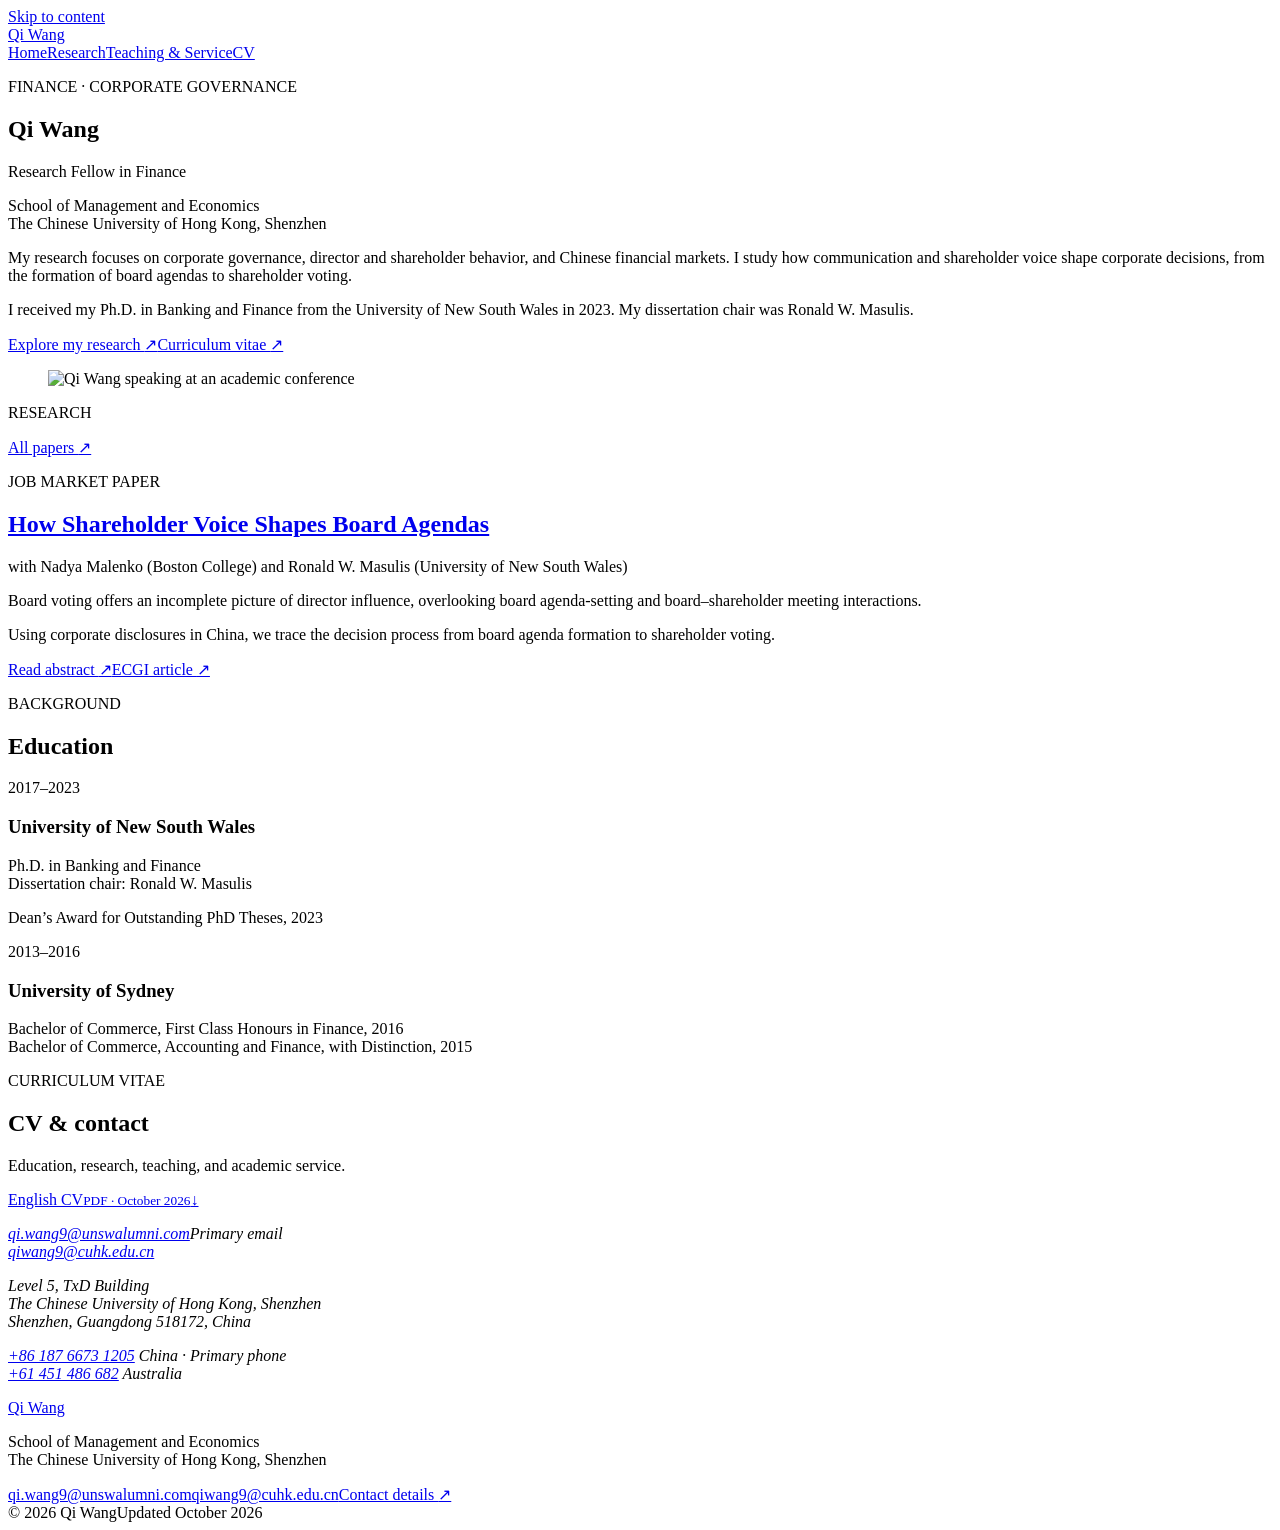
==== index.html @ f9135f5f "Publish academic website pages with the latest research abstracts" ====
<!doctype html>
<html lang="en"><head><meta charset="utf-8"><meta name="viewport" content="width=device-width, initial-scale=1"><title>Finance researcher | Qi Wang</title><meta name="description" content="Qi Wang is a finance researcher at The Chinese University of Hong Kong, Shenzhen. Research on corporate governance, directors, and shareholders."><meta name="theme-color" content="#742d37"><link rel="icon" href="assets/favicon.svg" type="image/svg+xml"><link rel="stylesheet" href="assets/styles.css"><script src="assets/site.js" defer></script></head>
<body><a class="skip" href="#main">Skip to content</a>
    <header class="site-header"><div class="nav-shell"><a class="wordmark" href="index.html" aria-label="Qi Wang, home">Qi Wang</a>
    <nav aria-label="Main navigation"><a href="index.html" aria-current="page">Home</a><a href="research.html">Research</a><a href="teaching.html">Teaching & Service</a><a href="index.html#cv">CV</a></nav></div></header><main id="main">
<section class="hero page-width" aria-labelledby="name"><div class="hero-copy"><p class="eyebrow">FINANCE · CORPORATE GOVERNANCE</p><h1 id="name">Qi Wang</h1><p class="hero-role">Research Fellow in Finance</p><p class="hero-affiliation">School of Management and Economics<br>The Chinese University of Hong Kong, Shenzhen</p><div class="bio"><p>My research focuses on corporate governance, director and shareholder behavior, and Chinese financial markets. I study how communication and shareholder voice shape corporate decisions, from the formation of board agendas to shareholder voting.</p><p>I received my Ph.D. in Banking and Finance from the University of New South Wales in 2023. My dissertation chair was Ronald W. Masulis.</p></div><div class="hero-actions"><a class="button" href="research.html">Explore my research <span aria-hidden="true">↗</span></a><a class="text-link" href="files/qi-wang-cv-en.pdf" target="_blank">Curriculum vitae <span aria-hidden="true">↗</span></a></div></div><figure class="hero-photo"><img src="assets/qi-wang.jpeg" width="1025" height="1023" alt="Qi Wang speaking at an academic conference" fetchpriority="high"></figure></section>
<section class="home-research page-width" aria-labelledby="featured-title"><div class="section-label"><p class="eyebrow">RESEARCH</p><a class="text-link" href="research.html">All papers <span aria-hidden="true">↗</span></a></div><div class="feature-grid"><div><p class="small-label">JOB MARKET PAPER</p><h2 id="featured-title"><a href="research.html#shareholder-voice">How Shareholder Voice Shapes Board Agendas</a></h2><p class="coauthors">with Nadya Malenko (Boston College) and Ronald W. Masulis (University of New South Wales)</p></div><div class="feature-copy"><p>Board voting offers an incomplete picture of director influence, overlooking board agenda-setting and board–shareholder meeting interactions.</p><p>Using corporate disclosures in China, we trace the decision process from board agenda formation to shareholder voting.</p><div class="inline-links"><a class="text-link" href="research.html#shareholder-voice">Read abstract <span aria-hidden="true">↗</span></a><a class="text-link" href="https://www.ecgi.global/publications/blog/how-shareholder-voice-shapes-board-agendas" target="_blank" rel="noopener">ECGI article <span aria-hidden="true">↗</span></a></div></div></div></section>
<section class="profile-band"><div class="page-width profile-grid"><div><p class="eyebrow">BACKGROUND</p><h2>Education</h2><div class="education-item"><span class="date">2017–2023</span><h3>University of New South Wales</h3><p>Ph.D. in Banking and Finance<br>Dissertation chair: Ronald W. Masulis</p><p class="distinction">Dean’s Award for Outstanding PhD Theses, 2023</p></div><div class="education-item"><span class="date">2013–2016</span><h3>University of Sydney</h3><p>Bachelor of Commerce, First Class Honours in Finance, 2016<br>Bachelor of Commerce, Accounting and Finance, with Distinction, 2015</p></div></div><div id="cv" class="cv-block"><p class="eyebrow">CURRICULUM VITAE</p><h2>CV & contact</h2><p>Education, research, teaching, and academic service.</p><div class="cv-downloads"><a href="files/qi-wang-cv-en.pdf" target="_blank"><span>English CV<small>PDF · October 2026</small></span><span aria-hidden="true">↓</span></a></div><address id="contact"><p><a href="mailto:qi.wang9@unswalumni.com">qi.wang9@unswalumni.com</a><span class="contact-label">Primary email</span><br><a href="mailto:qiwang9@cuhk.edu.cn">qiwang9@cuhk.edu.cn</a></p><p>Level 5, TxD Building<br>The Chinese University of Hong Kong, Shenzhen<br>Shenzhen, Guangdong 518172, China</p><p><a href="tel:+8618766731205">+86 187 6673 1205</a> <span class="contact-label">China · Primary phone</span><br><a href="tel:+61451486682">+61 451 486 682</a> <span class="contact-label">Australia</span></p></address></div></div></section></main><footer class="site-footer"><div class="footer-top"><div><a class="footer-name" href="index.html">Qi Wang</a><p>School of Management and Economics<br>The Chinese University of Hong Kong, Shenzhen</p></div><div class="footer-contact"><a href="mailto:qi.wang9@unswalumni.com">qi.wang9@unswalumni.com</a><a href="mailto:qiwang9@cuhk.edu.cn">qiwang9@cuhk.edu.cn</a><a href="index.html#contact">Contact details <span aria-hidden="true">↗</span></a></div></div><div class="footer-bottom"><span>© 2026 Qi Wang</span><span>Updated October 2026</span></div></footer></body></html>
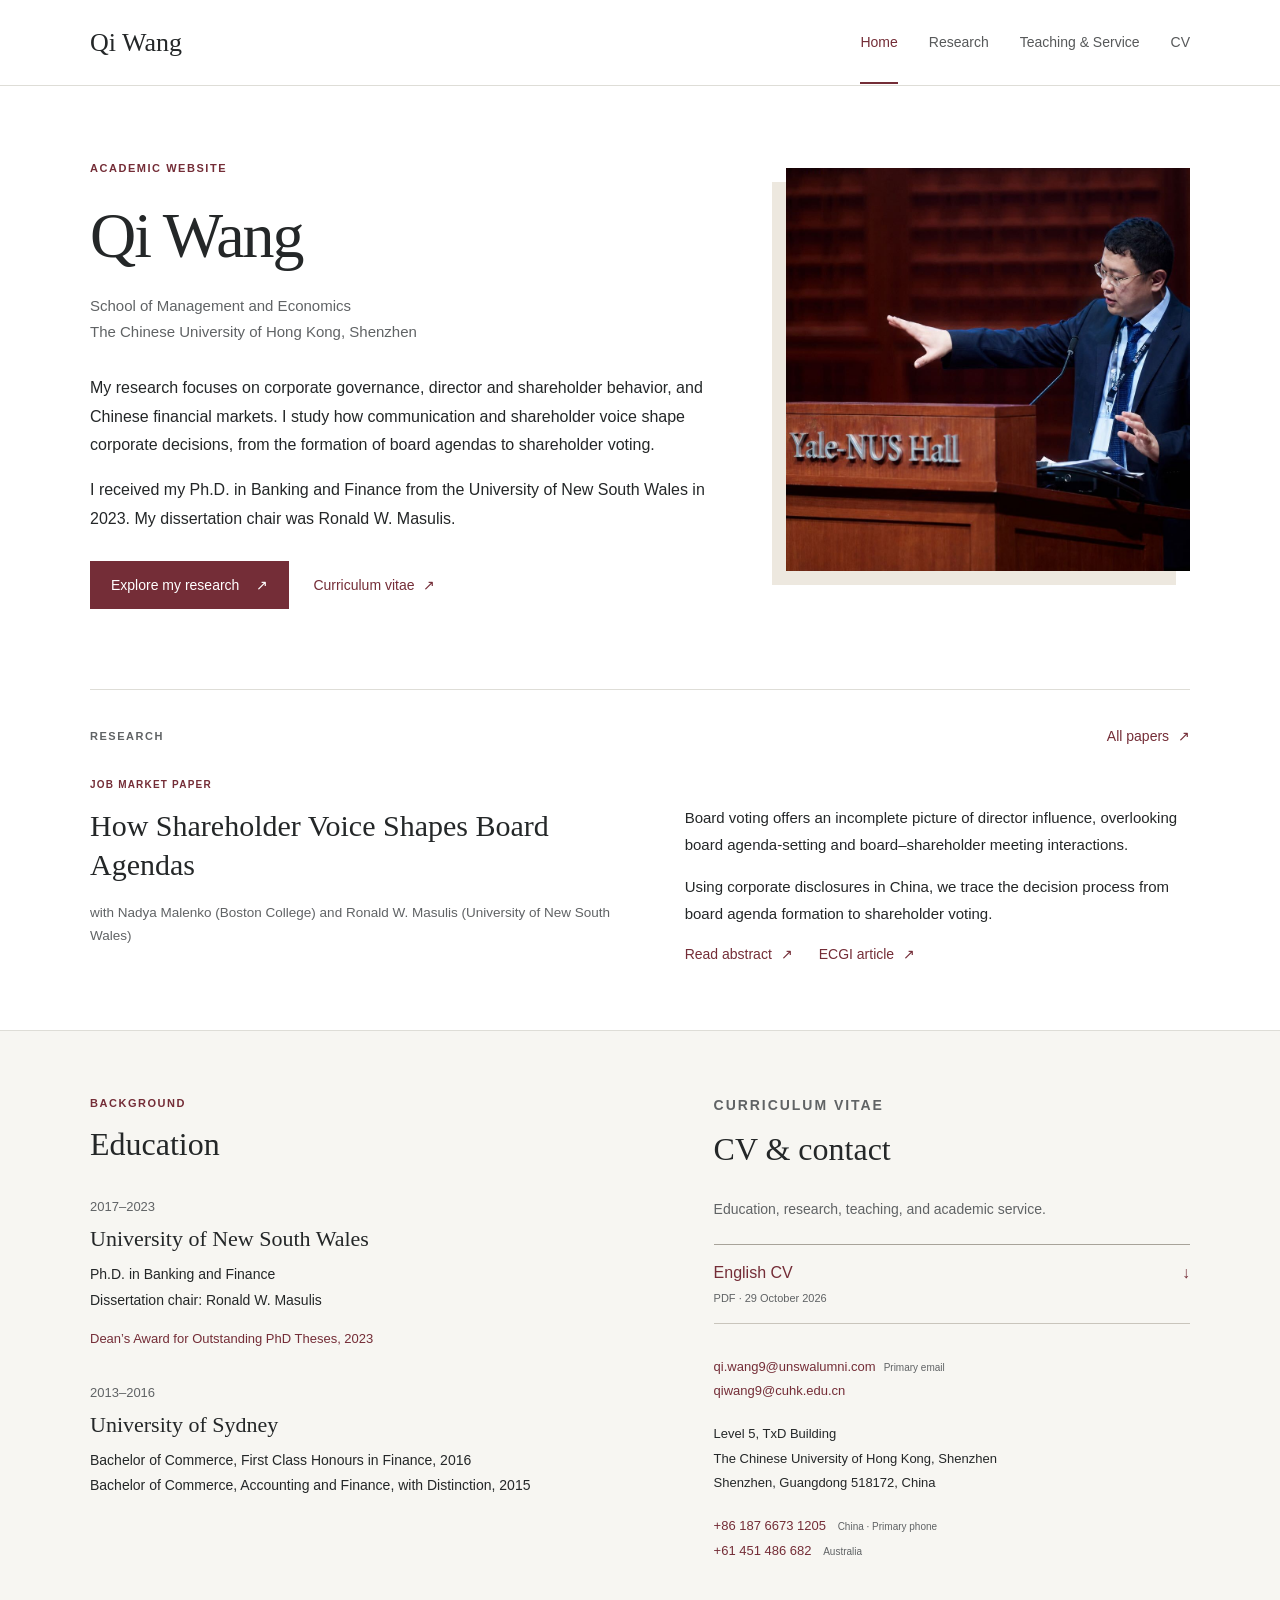
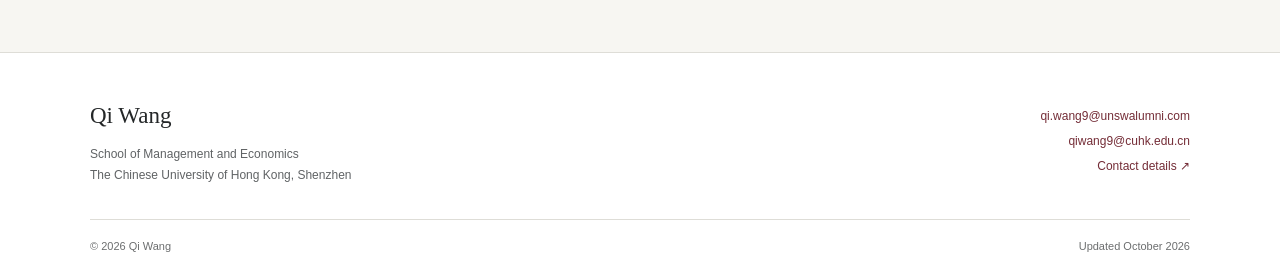
==== commit 87a0f675: "Update academic homepage, trading paper, CV and search metadata" ====
--- a/index.html
+++ b/index.html
@@ -1,8 +1,8 @@
 <!doctype html>
-<html lang="en"><head><meta charset="utf-8"><meta name="viewport" content="width=device-width, initial-scale=1"><title>Finance researcher | Qi Wang</title><meta name="description" content="Qi Wang is a finance researcher at The Chinese University of Hong Kong, Shenzhen. Research on corporate governance, directors, and shareholders."><meta name="theme-color" content="#742d37"><link rel="icon" href="assets/favicon.svg" type="image/svg+xml"><link rel="stylesheet" href="assets/styles.css"><script src="assets/site.js" defer></script></head>
+<html lang="en"><head><meta charset="utf-8"><meta name="viewport" content="width=device-width, initial-scale=1"><title>Qi Wang | Academic Website</title><meta name="description" content="Academic website of Qi Wang at The Chinese University of Hong Kong, Shenzhen. Research, working papers, teaching, and curriculum vitae."><meta name="theme-color" content="#742d37"><link rel="icon" href="assets/favicon.svg" type="image/svg+xml"><link rel="stylesheet" href="assets/styles.css"><script src="assets/site.js" defer></script><link rel="canonical" href="https://qiwang9.github.io/"><meta name="robots" content="index, follow"><meta name="author" content="Qi Wang"><meta property="og:site_name" content="Qi Wang"><meta property="og:type" content="website"><meta property="og:title" content="Qi Wang | Academic Website"><meta property="og:description" content="Academic website of Qi Wang at The Chinese University of Hong Kong, Shenzhen. Research, working papers, teaching, and curriculum vitae."><meta property="og:url" content="https://qiwang9.github.io/"><meta property="og:image" content="https://qiwang9.github.io/assets/qi-wang.jpeg"><script type="application/ld+json">{"@context":"https://schema.org","@graph":[{"@type":"WebSite","@id":"https://qiwang9.github.io/#website","name":"Qi Wang","alternateName":"Qi Wang Academic Website","url":"https://qiwang9.github.io/","publisher":{"@id":"https://qiwang9.github.io/#person"}},{"@type":"Person","@id":"https://qiwang9.github.io/#person","name":"Qi Wang","url":"https://qiwang9.github.io/","image":"https://qiwang9.github.io/assets/qi-wang.jpeg","affiliation":{"@type":"CollegeOrUniversity","name":"The Chinese University of Hong Kong, Shenzhen"}}]}</script></head>
 <body><a class="skip" href="#main">Skip to content</a>
     <header class="site-header"><div class="nav-shell"><a class="wordmark" href="index.html" aria-label="Qi Wang, home">Qi Wang</a>
     <nav aria-label="Main navigation"><a href="index.html" aria-current="page">Home</a><a href="research.html">Research</a><a href="teaching.html">Teaching & Service</a><a href="index.html#cv">CV</a></nav></div></header><main id="main">
-<section class="hero page-width" aria-labelledby="name"><div class="hero-copy"><p class="eyebrow">FINANCE · CORPORATE GOVERNANCE</p><h1 id="name">Qi Wang</h1><p class="hero-role">Research Fellow in Finance</p><p class="hero-affiliation">School of Management and Economics<br>The Chinese University of Hong Kong, Shenzhen</p><div class="bio"><p>My research focuses on corporate governance, director and shareholder behavior, and Chinese financial markets. I study how communication and shareholder voice shape corporate decisions, from the formation of board agendas to shareholder voting.</p><p>I received my Ph.D. in Banking and Finance from the University of New South Wales in 2023. My dissertation chair was Ronald W. Masulis.</p></div><div class="hero-actions"><a class="button" href="research.html">Explore my research <span aria-hidden="true">↗</span></a><a class="text-link" href="files/qi-wang-cv-en.pdf" target="_blank">Curriculum vitae <span aria-hidden="true">↗</span></a></div></div><figure class="hero-photo"><img src="assets/qi-wang.jpeg" width="1025" height="1023" alt="Qi Wang speaking at an academic conference" fetchpriority="high"></figure></section>
+<section class="hero page-width" aria-labelledby="name"><div class="hero-copy"><p class="eyebrow">ACADEMIC WEBSITE</p><h1 id="name">Qi Wang</h1><p class="hero-affiliation">School of Management and Economics<br>The Chinese University of Hong Kong, Shenzhen</p><div class="bio"><p>My research focuses on corporate governance, director and shareholder behavior, and Chinese financial markets. I study how communication and shareholder voice shape corporate decisions, from the formation of board agendas to shareholder voting.</p><p>I received my Ph.D. in Banking and Finance from the University of New South Wales in 2023. My dissertation chair was Ronald W. Masulis.</p></div><div class="hero-actions"><a class="button" href="research.html">Explore my research <span aria-hidden="true">↗</span></a><a class="text-link" href="files/qi-wang-cv-en.pdf" target="_blank">Curriculum vitae <span aria-hidden="true">↗</span></a></div></div><figure class="hero-photo"><img src="assets/qi-wang.jpeg" width="1025" height="1023" alt="Qi Wang speaking at an academic conference" fetchpriority="high"></figure></section>
 <section class="home-research page-width" aria-labelledby="featured-title"><div class="section-label"><p class="eyebrow">RESEARCH</p><a class="text-link" href="research.html">All papers <span aria-hidden="true">↗</span></a></div><div class="feature-grid"><div><p class="small-label">JOB MARKET PAPER</p><h2 id="featured-title"><a href="research.html#shareholder-voice">How Shareholder Voice Shapes Board Agendas</a></h2><p class="coauthors">with Nadya Malenko (Boston College) and Ronald W. Masulis (University of New South Wales)</p></div><div class="feature-copy"><p>Board voting offers an incomplete picture of director influence, overlooking board agenda-setting and board–shareholder meeting interactions.</p><p>Using corporate disclosures in China, we trace the decision process from board agenda formation to shareholder voting.</p><div class="inline-links"><a class="text-link" href="research.html#shareholder-voice">Read abstract <span aria-hidden="true">↗</span></a><a class="text-link" href="https://www.ecgi.global/publications/blog/how-shareholder-voice-shapes-board-agendas" target="_blank" rel="noopener">ECGI article <span aria-hidden="true">↗</span></a></div></div></div></section>
-<section class="profile-band"><div class="page-width profile-grid"><div><p class="eyebrow">BACKGROUND</p><h2>Education</h2><div class="education-item"><span class="date">2017–2023</span><h3>University of New South Wales</h3><p>Ph.D. in Banking and Finance<br>Dissertation chair: Ronald W. Masulis</p><p class="distinction">Dean’s Award for Outstanding PhD Theses, 2023</p></div><div class="education-item"><span class="date">2013–2016</span><h3>University of Sydney</h3><p>Bachelor of Commerce, First Class Honours in Finance, 2016<br>Bachelor of Commerce, Accounting and Finance, with Distinction, 2015</p></div></div><div id="cv" class="cv-block"><p class="eyebrow">CURRICULUM VITAE</p><h2>CV & contact</h2><p>Education, research, teaching, and academic service.</p><div class="cv-downloads"><a href="files/qi-wang-cv-en.pdf" target="_blank"><span>English CV<small>PDF · October 2026</small></span><span aria-hidden="true">↓</span></a></div><address id="contact"><p><a href="mailto:qi.wang9@unswalumni.com">qi.wang9@unswalumni.com</a><span class="contact-label">Primary email</span><br><a href="mailto:qiwang9@cuhk.edu.cn">qiwang9@cuhk.edu.cn</a></p><p>Level 5, TxD Building<br>The Chinese University of Hong Kong, Shenzhen<br>Shenzhen, Guangdong 518172, China</p><p><a href="tel:+8618766731205">+86 187 6673 1205</a> <span class="contact-label">China · Primary phone</span><br><a href="tel:+61451486682">+61 451 486 682</a> <span class="contact-label">Australia</span></p></address></div></div></section></main><footer class="site-footer"><div class="footer-top"><div><a class="footer-name" href="index.html">Qi Wang</a><p>School of Management and Economics<br>The Chinese University of Hong Kong, Shenzhen</p></div><div class="footer-contact"><a href="mailto:qi.wang9@unswalumni.com">qi.wang9@unswalumni.com</a><a href="mailto:qiwang9@cuhk.edu.cn">qiwang9@cuhk.edu.cn</a><a href="index.html#contact">Contact details <span aria-hidden="true">↗</span></a></div></div><div class="footer-bottom"><span>© 2026 Qi Wang</span><span>Updated October 2026</span></div></footer></body></html>+<section class="profile-band"><div class="page-width profile-grid"><div><p class="eyebrow">BACKGROUND</p><h2>Education</h2><div class="education-item"><span class="date">2017–2023</span><h3>University of New South Wales</h3><p>Ph.D. in Banking and Finance<br>Dissertation chair: Ronald W. Masulis</p><p class="distinction">Dean’s Award for Outstanding PhD Theses, 2023</p></div><div class="education-item"><span class="date">2013–2016</span><h3>University of Sydney</h3><p>Bachelor of Commerce, First Class Honours in Finance, 2016<br>Bachelor of Commerce, Accounting and Finance, with Distinction, 2015</p></div></div><div id="cv" class="cv-block"><p class="eyebrow">CURRICULUM VITAE</p><h2>CV & contact</h2><p>Education, research, teaching, and academic service.</p><div class="cv-downloads"><a href="files/qi-wang-cv-en.pdf" target="_blank"><span>English CV<small>PDF · 29 October 2026</small></span><span aria-hidden="true">↓</span></a></div><address id="contact"><p><a href="mailto:qi.wang9@unswalumni.com">qi.wang9@unswalumni.com</a><span class="contact-label">Primary email</span><br><a href="mailto:qiwang9@cuhk.edu.cn">qiwang9@cuhk.edu.cn</a></p><p>Level 5, TxD Building<br>The Chinese University of Hong Kong, Shenzhen<br>Shenzhen, Guangdong 518172, China</p><p><a href="tel:+8618766731205">+86 187 6673 1205</a> <span class="contact-label">China · Primary phone</span><br><a href="tel:+61451486682">+61 451 486 682</a> <span class="contact-label">Australia</span></p></address></div></div></section></main><footer class="site-footer"><div class="footer-top"><div><a class="footer-name" href="index.html">Qi Wang</a><p>School of Management and Economics<br>The Chinese University of Hong Kong, Shenzhen</p></div><div class="footer-contact"><a href="mailto:qi.wang9@unswalumni.com">qi.wang9@unswalumni.com</a><a href="mailto:qiwang9@cuhk.edu.cn">qiwang9@cuhk.edu.cn</a><a href="index.html#contact">Contact details <span aria-hidden="true">↗</span></a></div></div><div class="footer-bottom"><span>© 2026 Qi Wang</span><span>Updated October 2026</span></div></footer></body></html>
--- a/assets/styles.css
+++ b/assets/styles.css
@@ -0,0 +1,7 @@
+:root{--ink:#242728;--muted:#606365;--accent:#742d37;--accent-dark:#542129;--paper:#fff;--soft:#f7f6f2;--line:#deddd7;--serif:Georgia,'Times New Roman',serif;--sans:-apple-system,BlinkMacSystemFont,'Segoe UI',Arial,sans-serif}
+*{box-sizing:border-box}html{scroll-behavior:smooth;scroll-padding-top:110px}body{margin:0;color:var(--ink);background:var(--paper);font-family:var(--sans);font-size:16px;line-height:1.75;-webkit-font-smoothing:antialiased}a{color:var(--accent);text-decoration:none;text-underline-offset:4px}a:hover{text-decoration:underline}a:focus-visible,button:focus-visible,summary:focus-visible{outline:3px solid #bd8c50;outline-offset:5px}p{margin:0 0 1em}h1,h2,h3{font-family:var(--serif);font-weight:400;line-height:1.23;margin:0 0 .6em;color:var(--ink)}h2{font-size:32px}h3{font-size:23px}button{font:inherit}img{max-width:100%;display:block}.page-width,.nav-shell,.site-footer{width:min(1100px,calc(100% - 96px));margin:auto}.skip{position:absolute;top:-100px;left:16px;background:#fff;padding:10px 20px;z-index:99}.skip:focus{top:10px}.site-header{position:sticky;top:0;z-index:10;background:rgba(255,255,255,.97);border-bottom:1px solid var(--line)}.nav-shell{min-height:85px;display:flex;align-items:center;justify-content:space-between;gap:25px}.wordmark{font-family:var(--serif);font-size:26px;color:var(--ink);white-space:nowrap}.wordmark span{font-family:var(--sans);font-size:15px;font-weight:400;letter-spacing:.18em;margin-left:15px;color:#737574}.wordmark:hover{text-decoration:none}nav{display:flex;align-items:center;gap:31px}nav a{font-size:14px;color:#57595a;white-space:nowrap}nav a[aria-current=page]{color:var(--accent);border-bottom:2px solid var(--accent);padding:29px 0 27px}.hero{padding-top:74px;padding-bottom:80px;display:grid;grid-template-columns:minmax(0,1.48fr) minmax(0,1fr);align-items:start;gap:64px}.eyebrow,.small-label,.group-label{font-family:var(--sans);font-size:11px;line-height:1.5;font-weight:650;letter-spacing:.14em;color:var(--accent);text-transform:uppercase;margin:0 0 20px}.hero h1{font-size:64px;letter-spacing:-2px;margin:0 0 18px}.hero h1 span{font-size:26px;font-family:var(--sans);letter-spacing:.07em;color:#85827c;font-weight:400;margin-left:12px}.hero-role{font-size:19px;color:var(--ink);font-weight:500;margin-bottom:5px}.hero-affiliation{font-size:15px;color:var(--muted);line-height:1.75;margin-bottom:28px}.bio p{font-size:16px;line-height:1.8;margin-bottom:16px}.hero-photo{margin:8px 0 0;position:relative;padding:0 0 14px 14px}.hero-photo:before{content:'';position:absolute;inset:14px 14px 0 0;background:#ede8df;z-index:-1}.hero-photo img{width:100%;height:auto;aspect-ratio:1025/1023;object-fit:contain}.hero-actions{display:flex;gap:24px;align-items:center;flex-wrap:wrap;margin-top:27px}.button{background:var(--accent);color:#fff;padding:11px 20px;border:1px solid var(--accent);font-size:14px;display:inline-flex;gap:17px;align-items:center}.button:hover{background:var(--accent-dark);text-decoration:none}.text-link{font-size:14px;font-weight:500}.text-link span{margin-left:5px}.home-research{border-top:1px solid var(--line);padding:34px 0 62px}.section-label{display:flex;align-items:center;justify-content:space-between;margin-bottom:28px}.section-label .eyebrow{margin:0;color:var(--muted)}.feature-grid{display:grid;grid-template-columns:1.05fr 1fr;gap:64px}.small-label{font-size:10px;letter-spacing:.12em;margin-bottom:14px}.feature-grid h2{font-size:30px;line-height:1.3}.feature-grid h2 a{color:var(--ink)}.coauthors{font-size:13.5px;color:var(--muted);line-height:1.7;margin-bottom:20px}.feature-copy{padding-top:27px}.feature-copy p{font-size:15px;line-height:1.8}.inline-links{display:flex;gap:26px;align-items:center;flex-wrap:wrap}.profile-band{background:var(--soft);border-top:1px solid var(--line);border-bottom:1px solid var(--line)}.profile-grid{padding-top:64px;padding-bottom:70px;display:grid;grid-template-columns:1.12fr 1fr;gap:90px}.profile-grid .eyebrow{margin-bottom:14px}.profile-grid h2{margin-bottom:28px}.education-item{margin-top:28px}.date{font-size:13px;color:var(--muted);font-variant-numeric:tabular-nums;white-space:nowrap}.education-item h3{font-size:22px;margin-top:5px;margin-bottom:10px}.education-item p{font-size:14px;line-height:1.8}.education-item .distinction{font-size:13px;color:var(--accent);margin-top:10px}.cv-block>p{font-size:14px;color:var(--muted)}.cv-downloads{display:flex;gap:20px;margin:23px 0 31px}.cv-downloads>a{display:flex;justify-content:space-between;gap:20px;flex:1;border-top:1px solid #a8a39a;border-bottom:1px solid #c9c5bc;padding:14px 0;font-size:16px}.cv-downloads small{display:block;font-size:11px;color:var(--muted);font-weight:400;margin-top:2px}.cv-downloads>a:hover{text-decoration:none;border-color:var(--accent)}address{font-style:normal;font-size:13px;line-height:1.9}address p{margin-bottom:18px}.contact-label{font-size:10px;color:var(--muted);margin-left:8px}.site-footer{padding-top:43px;padding-bottom:24px}.footer-top{display:flex;justify-content:space-between;gap:35px;margin-bottom:32px}.footer-name{font-family:var(--serif);font-size:23px;color:var(--ink)}.footer-top p{font-size:12px;color:var(--muted);line-height:1.8;margin:8px 0 0}.footer-contact{display:flex;flex-direction:column;align-items:flex-end;justify-content:center;font-size:12px;gap:4px}.footer-bottom{border-top:1px solid var(--line);padding-top:17px;display:flex;justify-content:space-between;font-size:11px;color:#6c6e6f}.page-heading{padding:66px 0 37px}.page-heading h1{font-size:50px;letter-spacing:-1px}.page-heading .eyebrow{margin-bottom:15px}.page-intro{color:var(--muted);font-size:16px;max-width:740px;line-height:1.8}.research-page{max-width:1000px}.research-toolbar{display:flex;justify-content:space-between;align-items:center;gap:20px;border-top:1px solid var(--line);border-bottom:1px solid var(--line);padding:14px 0;margin-bottom:40px}.section-nav{gap:23px}.section-nav a{font-size:12px}.expand-abstracts{border:0;background:none;color:var(--accent);font-size:12px;cursor:pointer;padding:4px 0;white-space:nowrap}.expand-abstracts:hover{text-decoration:underline}.research-group{margin-bottom:43px}.group-label{font-size:12px;margin-bottom:19px;color:var(--accent);letter-spacing:.1em}.paper{padding:25px 0 29px;border-bottom:1px solid var(--line);scroll-margin-top:108px}.paper:first-of-type{padding-top:0}.paper h3{font-size:26px;line-height:1.34;margin-bottom:11px;max-width:900px}.paper .coauthors{margin-bottom:16px}.abstract summary,.presentations summary{font-size:13px;font-weight:550;color:var(--accent);cursor:pointer;width:fit-content;list-style:none;display:flex;align-items:center;gap:9px;line-height:1.8;padding:3px 0}.abstract summary:before,.presentations summary:before{content:'+';font-weight:400;font-size:20px;line-height:1}.abstract[open] summary:before,.presentations[open] summary:before{content:'−'}.abstract summary::-webkit-details-marker,.presentations summary::-webkit-details-marker{display:none}.abstract-copy{max-width:875px;margin:13px 0 16px}.abstract-copy p{font-size:15px;line-height:1.9;margin:0}.presentations{margin-top:6px}.presentations summary{font-weight:400;color:var(--muted);font-size:12px}.presentations>div{font-size:12px;line-height:1.85;color:var(--muted);margin:12px 0 8px;max-width:860px}.paper-links{display:flex;gap:24px;flex-wrap:wrap;margin-top:14px;font-size:12px}.paper-links a{color:var(--accent)}.featured-paper{border-bottom:1px solid #beaaa6}.early-projects{padding-top:10px;margin-bottom:43px}.early-projects>h2,.data-section>h2,.service-section>h2,.training-section h2{font-size:29px}.early-projects article{margin-top:27px;max-width:880px}.early-projects h3{font-size:22px}.early-projects article>p:not(.coauthors){font-size:14px;line-height:1.85;color:var(--muted)}.data-section{border-top:1px solid var(--line);padding:35px 0 48px}.data-section .eyebrow{margin-bottom:13px}.data-section p:not(.eyebrow){font-size:14px;line-height:1.85;max-width:875px}.teaching-page{max-width:1000px}.timeline-row{display:grid;grid-template-columns:120px minmax(0,1fr);gap:35px;padding:27px 0;border-bottom:1px solid var(--line)}.timeline-row .date{padding-top:4px}.timeline-row h3{font-size:25px;margin-bottom:12px}.timeline-row p{font-size:15px;line-height:1.85;margin:0}.service-section{margin-top:48px}.service-list{padding-left:20px;max-width:865px;font-size:15px}.service-list li{padding-left:5px;margin-bottom:14px}.two-columns{display:grid;grid-template-columns:1.15fr 1fr;gap:65px}.training-section{border-top:1px solid var(--line);margin-top:35px;padding:35px 0 55px}.training-section p{font-size:14px;line-height:1.85}
+@media(min-width:1400px){.hero{gap:76px}.hero-photo{margin-top:16px}.hero h1{font-size:68px}}
+@media(max-width:900px){.page-width,.nav-shell,.site-footer{width:calc(100% - 56px)}.hero{gap:35px;padding-top:52px;padding-bottom:55px}.hero h1{font-size:51px}.hero h1 span{font-size:22px}.hero-photo{margin-top:6px}.hero-role{font-size:18px}.bio p{font-size:15px}.feature-grid{gap:40px}.profile-grid{gap:45px}.contact-label{display:block;margin-left:0;line-height:1.6}.profile-grid{grid-template-columns:1fr 1fr}.cv-downloads{gap:14px}.cv-downloads>a{font-size:15px}.feature-grid h2{font-size:26px}.hero-actions{gap:18px}.two-columns{gap:35px}.nav-shell nav{gap:22px}}
+@media(max-width:650px){html{scroll-padding-top:115px}.page-width,.nav-shell,.site-footer{width:calc(100% - 40px)}.nav-shell{flex-wrap:wrap;gap:0;padding-top:14px;padding-bottom:0;min-height:100px}.wordmark{font-size:24px}.wordmark span{font-size:13px}.nav-shell nav{width:100%;gap:0;justify-content:space-between;margin-top:10px}.nav-shell nav a{font-size:12px;padding:7px 0 12px}.nav-shell nav a[aria-current=page]{padding:7px 0 10px}.hero{display:flex;flex-direction:column;gap:34px;padding-top:36px;padding-bottom:42px}.hero .eyebrow{font-size:10px;margin-bottom:14px}.hero h1{font-size:51px;letter-spacing:-1.5px}.hero-affiliation{font-size:14px;margin-bottom:22px}.hero h1 span{font-size:22px}.bio p{font-size:15px}.hero-photo{width:100%;max-width:380px;align-self:center;margin:0}.hero-actions{margin-top:24px;gap:20px}.button{font-size:13px;padding:10px 17px}.text-link{font-size:13px}.section-label{margin-bottom:22px}.home-research{padding:27px 0 37px}.feature-grid{grid-template-columns:1fr;gap:6px}.feature-grid h2{font-size:27px}.feature-copy{padding-top:0}.feature-copy p{font-size:14px}.profile-grid{grid-template-columns:1fr;gap:38px;padding-top:40px;padding-bottom:36px}.profile-grid h2{font-size:29px;margin-bottom:21px}.education-item h3{font-size:22px}.cv-downloads{max-width:430px}.contact-label{display:inline;margin-left:6px}.footer-top{flex-direction:column;gap:17px}.footer-contact{align-items:flex-start}.site-footer{padding-top:30px}.footer-bottom{font-size:10px}.page-heading{padding:37px 0 25px}.page-heading h1{font-size:39px;line-height:1.2}.page-intro{font-size:14px}.research-toolbar{flex-direction:column;align-items:flex-start;gap:10px;padding:13px 0;margin-bottom:29px}.section-nav{gap:21px}.section-nav a{font-size:11px}.expand-abstracts{font-size:11px}.paper h3{font-size:23px;line-height:1.34}.coauthors{font-size:12px}.abstract-copy p{font-size:14px;line-height:1.85}.paper-links{gap:19px;font-size:11px}.presentations summary{font-size:11px}.group-label{font-size:11px}.research-group{margin-bottom:32px}.early-projects h3{font-size:21px}.early-projects>h2,.data-section>h2,.service-section>h2,.training-section h2{font-size:27px}.timeline-row{grid-template-columns:1fr;gap:8px;padding:22px 0}.timeline-row h3{font-size:23px}.timeline-row p{font-size:14px}.two-columns{grid-template-columns:1fr;gap:22px}.service-list{font-size:14px;padding-left:17px}.training-section{padding-bottom:30px}.data-section{padding-bottom:30px}}
+@media(prefers-reduced-motion:reduce){html{scroll-behavior:auto}}
+@media print{.site-header,.site-footer,.hero-actions,.research-toolbar,.paper-links{display:none}.page-width{width:100%;max-width:none}.hero{padding:0 0 25px}.hero-photo{max-width:200px}.profile-band{background:white}.paper{break-inside:avoid}details:not([open])>div{display:block}a{color:inherit}}
